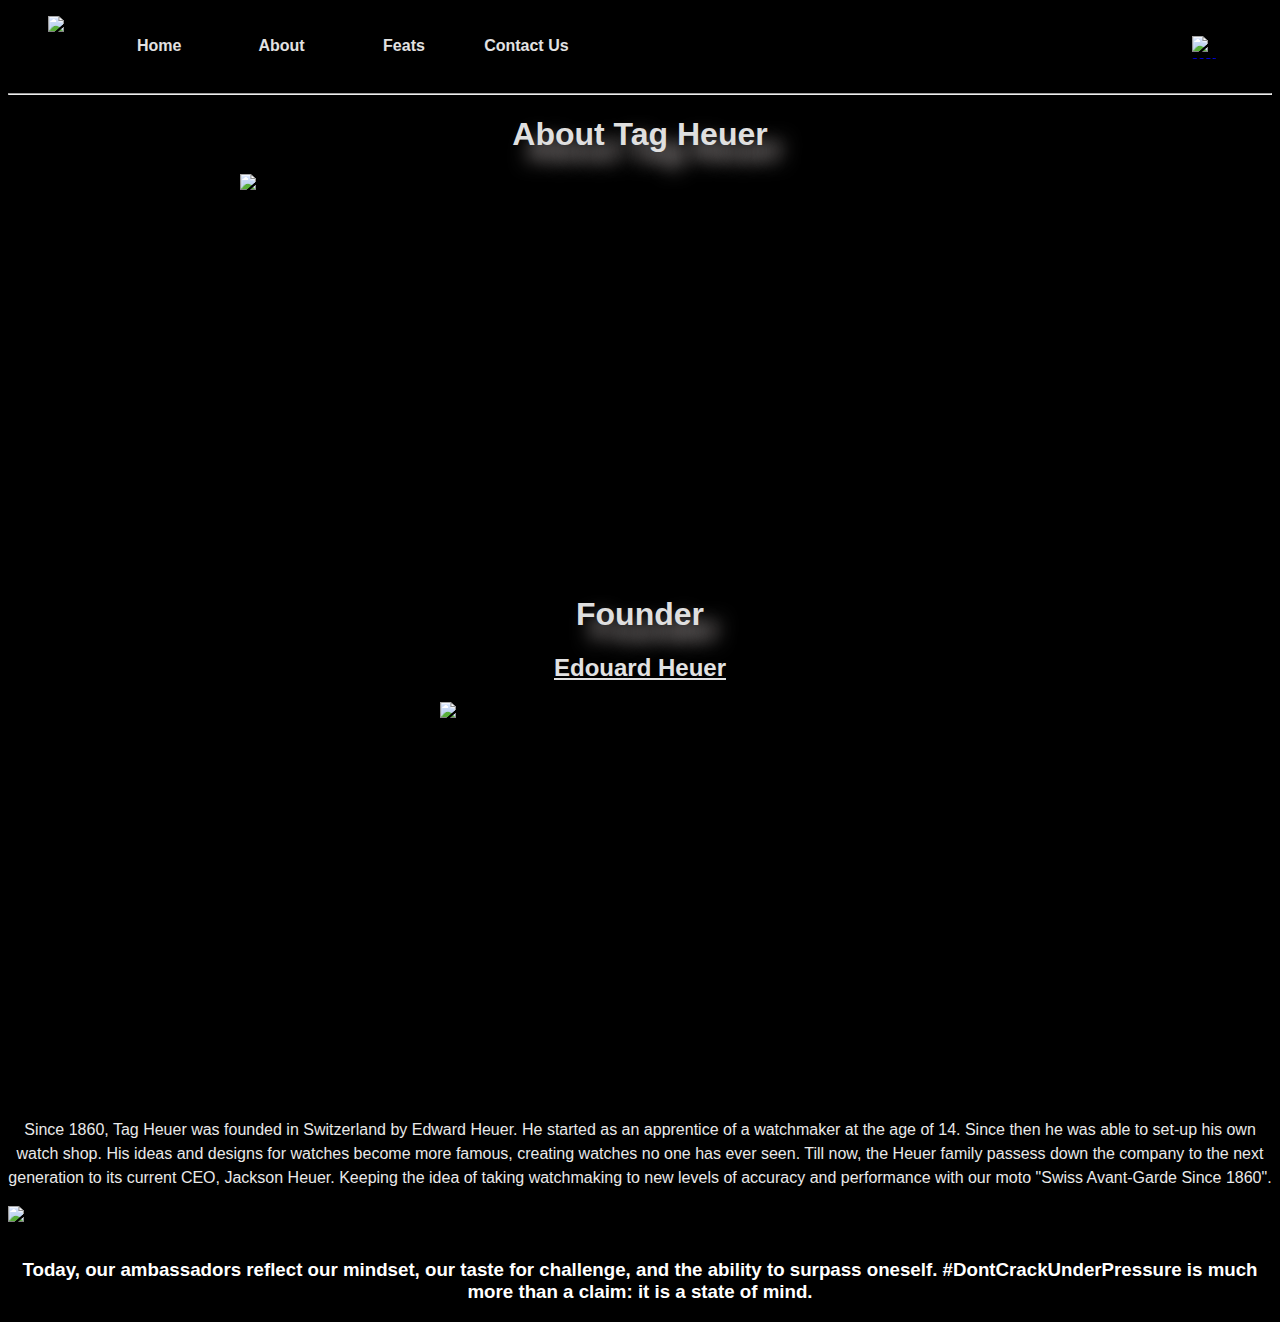
==== ID_10204647A_GohWeiChong_Assg1_website(About).html @ a90e6ccb "new Changes" ====
<!DOCTYPE html>
<html>

<head>
	<meta charset="utf-8">
	<meta name="viewport" content="width=device-width">
	<title>Tag Heuer</title>
	<link href="style.css" rel="stylesheet" type="text/css" />

</head>
<header class="blackbg">
	<ul class="menu">
		<li><img src="logo.jpg" alt="watch" width="50" height="50" class="logo_center"></li>
		<li class="flex-item"><a href="index.html" title="Home"><h4>Home</h4></a></li>
		<li class="flex-item"><a href="#" title="About Me"><h4>About</h4></a></li>
		<li class="flex-item"><a href="ID_10204647A_GohWeiChong_Assg1_website(Achievements).html" title="Achievements"><h4>Feats</h4></a></li>
		<li class="flex-item"><a href="ID_10204647A_GohWeiChong_Assg1_website(Contact).html" title="Contact"><h4>Contact Us</h4></a></li>
    </ul>
    <a href="ID_10204647A_GohWeiChong_Assg1_website(Search).html" title="search"><img src="search.jpg" alt="search" width="24" height="23" class="search_logo"></a>
    <hr>
    <h1>About Tag Heuer</h1>
    <img src="watch(about).jpg" alt="watch" width="800" height="400" class="watch_about">
</header>
<body class="blackbg">
    <article class="blackbg">
        <h1>Founder</h1>
        <h2 class="right1_about"><u>Edouard Heuer</u></h2>
        <img src="founder.jpg" alt="watch" width="400" height="400" class="founder">
        <p class="right2_about">Since 1860, Tag Heuer was founded in Switzerland by Edward Heuer. He started as an
            apprentice of a watchmaker at the age of 14. Since then he was able to set-up his own
            watch shop. His ideas and designs for watches become more famous, creating watches
            no one has ever seen. Till now, the Heuer family passess down the company to the next 
            generation to its current CEO, Jackson Heuer. Keeping the idea of taking watchmaking
            to new levels of accuracy and performance with our moto "Swiss Avant-Garde Since 1860".
        </p>
    </article>
    <article class="blackbg">
        <img src="pressure.jpg" alt="watch" width="1340" height="750" class="pressure_about">
        <p><h3 class="pr_about">Today, our ambassadors reflect our mindset, our taste for challenge, and the ability to surpass oneself.
            #DontCrackUnderPressure is much more than a claim: it is a state of mind.</h3></p>
    </article>
</body>


</html>
---- style.css ----
/*Top Menu*/
ul{list-style: none;}

.blackbg{
    background-color: black;
}

a {text-decoration:none;}

.menu2{
    display:flex;
    flex-direction:row;
    justify-content: space-around;
    align-items: center;
    flex-grow: 1;
    flex-shrink: 1;
    flex-basis: auto;
}
.menu{
    display:flex;
    flex-direction:row;
    flex-grow: 1;
    flex-shrink: 1;
    flex-basis: auto;
}
.flex-item{
    font-family: 'Mukta', sans-serif;
    background-color:rgb(0, 0, 0);
    text-align:center;
    width: 10%;
    transition: width 2s, height 2s, background 0.5s, transform 2s;
}
.flex-item:hover{
    background-color: #5f5100;
    width: 128px;
    height: 60px;
}
.logo_center{
    display: block;
    margin-left: auto;
    margin-right: auto;
}
.search_logo{
    position:absolute;
    top:4%;
    right:5%;
}

/*Home page*/

.right_home{
    text-align:right;
    float:right;
    width:50%;
}

.slogan{
    color:white;
    position: absolute;
    right:35%;
    left:35%;
    top:20%;
}

/*About page*/
.watch_about {
    display: block;
    margin-left: auto;
    margin-right: auto;
}
.founder{
    display: block;
    margin-left: auto;
    margin-right: auto;
}

.right1_about{
    text-align: center;
}
.right2_about{
    color:rgb(233, 233, 233);
    text-align: center;
    float: center;
    line-height: 1.5;
    font-family: 'Aref Ruqaa', serif;
    font-family: 'Work Sans', sans-serif;
}
.pr_about{
    text-align:center;
    float:left;
    color:white;
} 


/*Feats Page*/
.pda_logo{
    position: absolute;
    top:70%;
    right: 58%;
    border: 5px solid red;
}
.monaco_logo{
    position: absolute;
    top:73%;
    left:50%;
}
.bw_heading_ach{
    color:black;
    position: absolute;
    top:61%;
    left:45%;
}
.bw_pda{
    position: absolute;
    color: black;
    top: 110%;
    right: 20%;
    left:20%;
}
.bw_title_patrons{
    color:black;
    position: absolute;
    top:170%;
    right: 33.5%;
}
.bw_para_patrons{
    color:black;
    position: absolute;
    top:175%;
    left: 60%;
    right: 10%;
}
.white_ach{
    position: absolute;
    top:61%;
}
.leonardo_logo{
    position: absolute;
    top:170%;
    left:13%;
}
.chris_logo{
    position: absolute;
    top:155%;
    left:9%;
}

/*Contact Page*/
.youtube_logo{
    position: absolute;
    left: 52.5%;
    top: 79.5%
}
.facebook_logo{
    position: absolute;
    left: 61.5%;
    top: 78.5%
}
.linkedin_logo{
    position: absolute;
    left: 70.5%;
    top: 79%
}
.pinterest_logo{
    position: absolute;
    left: 25.5%;
    top: 80%
}
.twitter_logo{
    position: absolute;
    left: 35%;
    top: 80%
}
.insta_logo{
    position: absolute;
    left: 43%;
    top: 78.5%
}
.contact{
    position: absolute;
    top: 70%;
    left:46%;
}

/*Search Page*/
.t1_search{
    position: absolute;
    top:60%;
    left:11%;
    border:1px solid black;
}
.t2_search{
    position: absolute;
    top:60%;
    left:43%;
    border:1px solid black;
}
.t3_search{
    position: absolute;
    top:60%;
    left:75%;
    border:1px solid black;
}
.center1{
      float:left;
      width:100%;
}
.searchbar{
    position:absolute;
    top:32%;
    left:37%;
    width:20%;
}
.searchbutton{
    position:absolute;
    top:32%;
    left:58%;
}
.white_search{
    position: absolute;
    top:40%;
}
.bw_title_search{
    color:black;
    position: absolute;
    top: 40%;
    left:42%;
}
.bw_t1{
    color:black;
    position: absolute;
    top: 105%;
    left:12%;
    right:75%;
    
}
.bw_t2{
    color:black;
    position: absolute;
    top: 105%;
    left:45%;
    right:40%;
}
.bw_t3{
    color:black;
    position: absolute;
    top: 105%;
    left:77%;
    right:10%;
}

/*Others*/
.down_center{
    position: absolute;
    top:40%;
    left:42%;;
}
h1{
    color:rgb(223, 223, 223);
    font-family: 'Oswald', sans-serif;
    text-align: center;
    text-shadow: 15px 15px 20px rgb(204, 195, 195);
}
h2,h3,h4,h5{
    color: rgb(226, 226, 226);
    font-family: 'Oswald', sans-serif;
}

@media only screen and (max-width: 600px) {
    /* Heading menu*/
    .flex-item{
        font-family: 'Mukta', sans-serif;
        background-color:rgb(0, 0, 0);
        text-align:center;
        width: 15%;
        font-size:3vw;
        transition: width 2s, height 2s, background 0.5s, transform 2s;
    }
    .flex-item:hover{
        background-color: #5f5100;
        width: 50px;
        height: 60px;
    }
    

    /* Home page*/
    .watch_home{
        width:110%;
        height:110%;
    }

    .slogan{
        position: absolute;
        top:15%;
        left:10%;
        right:10%;
    }
    .right_home{
        text-align: left;
        float:left;
        font-size:5vw;
        width:100%;
    }
    iframe{
        width:100%;
        height:100%;
    }

    /*About page*/
    .watch_about{
        width:100%;
        height:30%;
    }
  
    .founder{
        
    }
    
    .right2_about{
        color:rgb(233, 233, 233);
        line-height: 1.5;
        float:center;
        text-align:left;
        width:100%;
        font-family: 'Aref Ruqaa', serif;
        font-family: 'Work Sans', sans-serif;
    }

    .pressure_about{
        position: absolute;
        top: 162%;
        width:97%;
        height: 40%;
    }    

    .pr_about{
        position: absolute;
        left: 3%;
        right: 60%;
        top: 170%;
        color:black;
        font-size:2vw;
    }

    /*Feats page*/
    .center_ach{
        position:absolute;
        width:0%;
    }
    .bw_heading_ach{
        color:black;
        position: absolute;
        top:19%;
        left:35%;
    }
    .bw_pda{
        position: absolute;
        color: black;
        top: 61%;
        right: 10%;
        left:10%;
    }
    .white_ach{
        position: absolute;
        top:18%;
        height:200%;
        width:96%;
    }
    .pda_logo{
        position: absolute;
        top:30%;
        right: 58%;
        border: 5px solid red;
        width:30%;
        height:30%;
    }
    .monaco_logo{
        position: absolute;
        top:30%;
        left:43%;
        width:50%;
        height:30%;
    }
    .leonardo_logo{
        position: absolute;
        top:140%;
        left:20%;
        width:75%;
    }
    .chris_logo{
        position: absolute;
        top:130%;
        left:5%;
        width:50%;
        height:40%;
    }
    .bw_title_patrons{
        color:black;
        position: absolute;
        top:120%;
        right: 40%;
    }
    .bw_para_patrons{
        color:black;
        position: absolute;
        top:180%;
        left: 10%;
        right: 10%;
    }

    /*Contact page*/
    .center{
        width:0%;
    }
    .contact{
        position: absolute;
        top: 15%;
        left:39%;
    }
    .menu2{
        display:flex;
        flex-direction:column;
        justify-content: center;
        align-items: center;
        flex-grow: 1;
        flex-shrink: 1;
        flex-basis: auto;
    }
    .menu2 > li{
        margin: 16px;
    }
    
    /*Search page*/
    .white_search{
        position: absolute;
        top:40%;
        width:96%;
        height:210%;
    }
    .searchbar{
        position:absolute;
        top:28%;
        left:22%;
        width:40%;
    }
    .searchbutton{
        position:absolute;
        top:28%;
        left:65%;
    }
    .bw_title_search{
        color:black;
        position: absolute;
        top: 40%;
        left:20%;
    }
    .t1_search{
        position: absolute;
        top:50%;
        left:29%;
        width:40%;
        height:30%;
        border:1px solid black;
    }
    .t2_search{
        position: absolute;
        top:95%;
        left:25%;
        border:1px solid black;
    }
    .t3_search{
        position: absolute;
        top:147%;
        left:25%;
        border:1px solid black;
    }
    .bw_t1{
        color:black;
        position: absolute;
        top: 78%;
        left:30%;
        right:25%;
    }
    .bw_t2{
        color:black;
        position: absolute;
        top: 128%;
        left:30%;
        right:25%;
    }
    .bw_t3{
        color:black;
        position: absolute;
        top: 180%;
        left:27%;
        right:25%;
    }
}
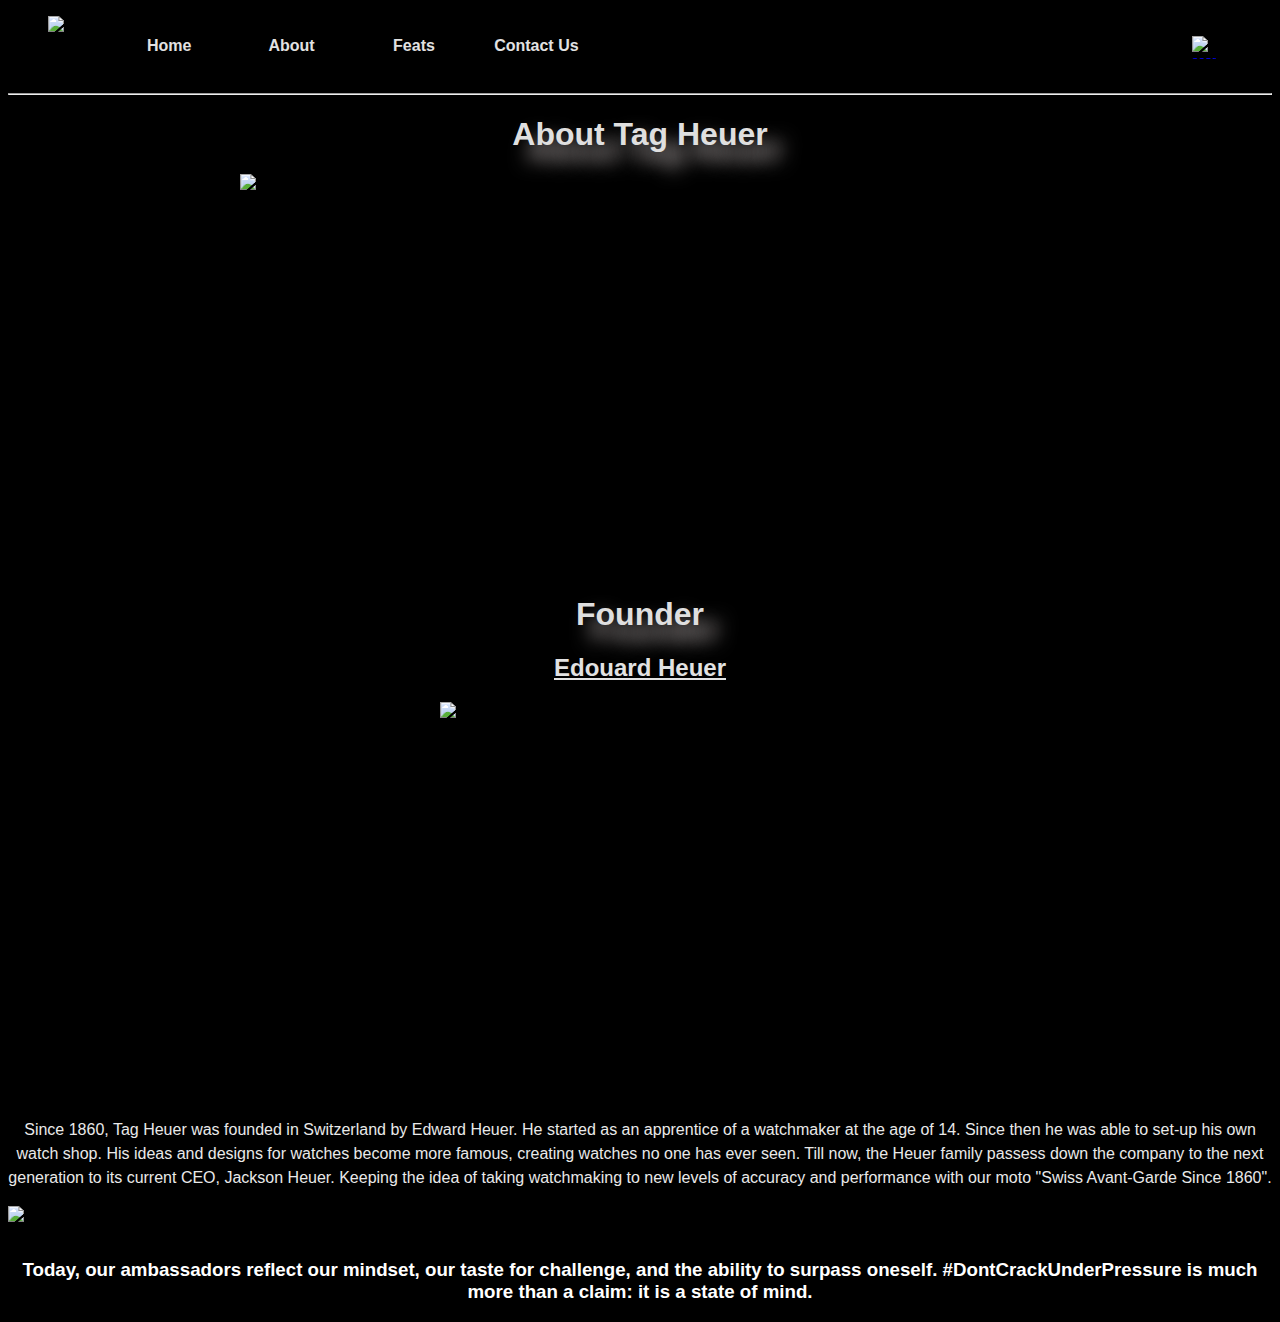
==== commit fe433501: "new" ====
--- a/ID_10204647A_GohWeiChong_Assg1_website(About).html
+++ b/ID_10204647A_GohWeiChong_Assg1_website(About).html
@@ -1,5 +1,5 @@
 <!DOCTYPE html>
-<html>
+<html lang="en">
 
 <head>
 	<meta charset="utf-8">
@@ -8,20 +8,20 @@
 	<link href="style.css" rel="stylesheet" type="text/css" />
 
 </head>
-<header class="blackbg">
-	<ul class="menu">
-		<li><img src="logo.jpg" alt="watch" width="50" height="50" class="logo_center"></li>
-		<li class="flex-item"><a href="index.html" title="Home"><h4>Home</h4></a></li>
-		<li class="flex-item"><a href="#" title="About Me"><h4>About</h4></a></li>
-		<li class="flex-item"><a href="ID_10204647A_GohWeiChong_Assg1_website(Achievements).html" title="Achievements"><h4>Feats</h4></a></li>
-		<li class="flex-item"><a href="ID_10204647A_GohWeiChong_Assg1_website(Contact).html" title="Contact"><h4>Contact Us</h4></a></li>
-    </ul>
-    <a href="ID_10204647A_GohWeiChong_Assg1_website(Search).html" title="search"><img src="search.jpg" alt="search" width="24" height="23" class="search_logo"></a>
-    <hr>
-    <h1>About Tag Heuer</h1>
-    <img src="watch(about).jpg" alt="watch" width="800" height="400" class="watch_about">
-</header>
 <body class="blackbg">
+    <header class="blackbg">
+        <ul class="menu">
+            <li><img src="logo.jpg" alt="watch" width="50" height="50" class="logo_center"></li>
+            <li class="flex-item"><a href="index.html" title="Home"><h4>Home</h4></a></li>
+            <li class="flex-item"><a href="#" title="About Me"><h4>About</h4></a></li>
+            <li class="flex-item"><a href="ID_10204647A_GohWeiChong_Assg1_website(Achievements).html" title="Achievements"><h4>Feats</h4></a></li>
+            <li class="flex-item"><a href="ID_10204647A_GohWeiChong_Assg1_website(Contact).html" title="Contact"><h4>Contact Us</h4></a></li>
+        </ul>
+        <a href="ID_10204647A_GohWeiChong_Assg1_website(Search).html" title="search"><img src="search.jpg" alt="search" width="24" height="23" class="search_logo"></a>
+        <hr>
+        <h1>About Tag Heuer</h1>
+        <img src="watch(about).jpg" alt="watch" width="800" height="400" class="watch_about">
+    </header>
     <article class="blackbg">
         <h1>Founder</h1>
         <h2 class="right1_about"><u>Edouard Heuer</u></h2>
--- a/style.css
+++ b/style.css
@@ -2,6 +2,9 @@
 ul{list-style: none;}
 
 .blackbg{
+    background-color: black;
+}
+.black{
     background-color: black;
 }
 
@@ -39,6 +42,8 @@
     display: block;
     margin-left: auto;
     margin-right: auto;
+    width:auto;
+    height:60px;
 }
 .search_logo{
     position:absolute;
@@ -47,7 +52,11 @@
 }
 
 /*Home page*/
-
+.watch_home{
+    width:auto;
+    width:100%;
+    height:auto;
+}
 .right_home{
     text-align:right;
     float:right;
@@ -68,6 +77,12 @@
     margin-left: auto;
     margin-right: auto;
 }
+.whiteblackbg{
+    background-color: black;
+    background-image: url('whitespace.jpg');
+    background-attachment: fixed;
+    background-size: cover;
+}
 .founder{
     display: block;
     margin-left: auto;
@@ -80,7 +95,6 @@
 .right2_about{
     color:rgb(233, 233, 233);
     text-align: center;
-    float: center;
     line-height: 1.5;
     font-family: 'Aref Ruqaa', serif;
     font-family: 'Work Sans', sans-serif;
@@ -167,19 +181,32 @@
     top: 80%
 }
 .twitter_logo{
-    position: absolute;
-    left: 35%;
-    top: 80%
+    display: block;
+    margin-left: auto;
+    margin-right: auto;
+    width:12%;
+    height:10%;
 }
 .insta_logo{
-    position: absolute;
-    left: 43%;
-    top: 78.5%
-}
-.contact{
-    position: absolute;
-    top: 70%;
-    left:46%;
+    display: block;
+    margin-left: auto;
+    margin-right: auto;
+    width:40%;
+    height:40%;
+}
+.center{
+    display: block;
+    margin-left: auto;
+    margin-right: auto;
+    width:100%;
+    height:auto;
+}
+.l_center{
+    display: block;
+    margin-left: auto;
+    margin-right: auto;
+    width:30%;
+    height:30%;
 }
 
 /*Search Page*/
@@ -285,7 +312,7 @@
 
     /* Home page*/
     .watch_home{
-        width:110%;
+        width:100%;
         height:110%;
     }
 
@@ -302,8 +329,8 @@
         width:100%;
     }
     iframe{
-        width:100%;
-        height:100%;
+        width:99%;
+        height:400px;;
     }
 
     /*About page*/
@@ -313,13 +340,12 @@
     }
   
     .founder{
-        
+        width:100%;
     }
     
     .right2_about{
         color:rgb(233, 233, 233);
         line-height: 1.5;
-        float:center;
         text-align:left;
         width:100%;
         font-family: 'Aref Ruqaa', serif;
@@ -328,7 +354,7 @@
 
     .pressure_about{
         position: absolute;
-        top: 162%;
+        top: 222%;
         width:97%;
         height: 40%;
     }    
@@ -337,7 +363,7 @@
         position: absolute;
         left: 3%;
         right: 60%;
-        top: 170%;
+        top: 230%;
         color:black;
         font-size:2vw;
     }
@@ -403,7 +429,7 @@
     .bw_para_patrons{
         color:black;
         position: absolute;
-        top:180%;
+        top:190%;
         left: 10%;
         right: 10%;
     }
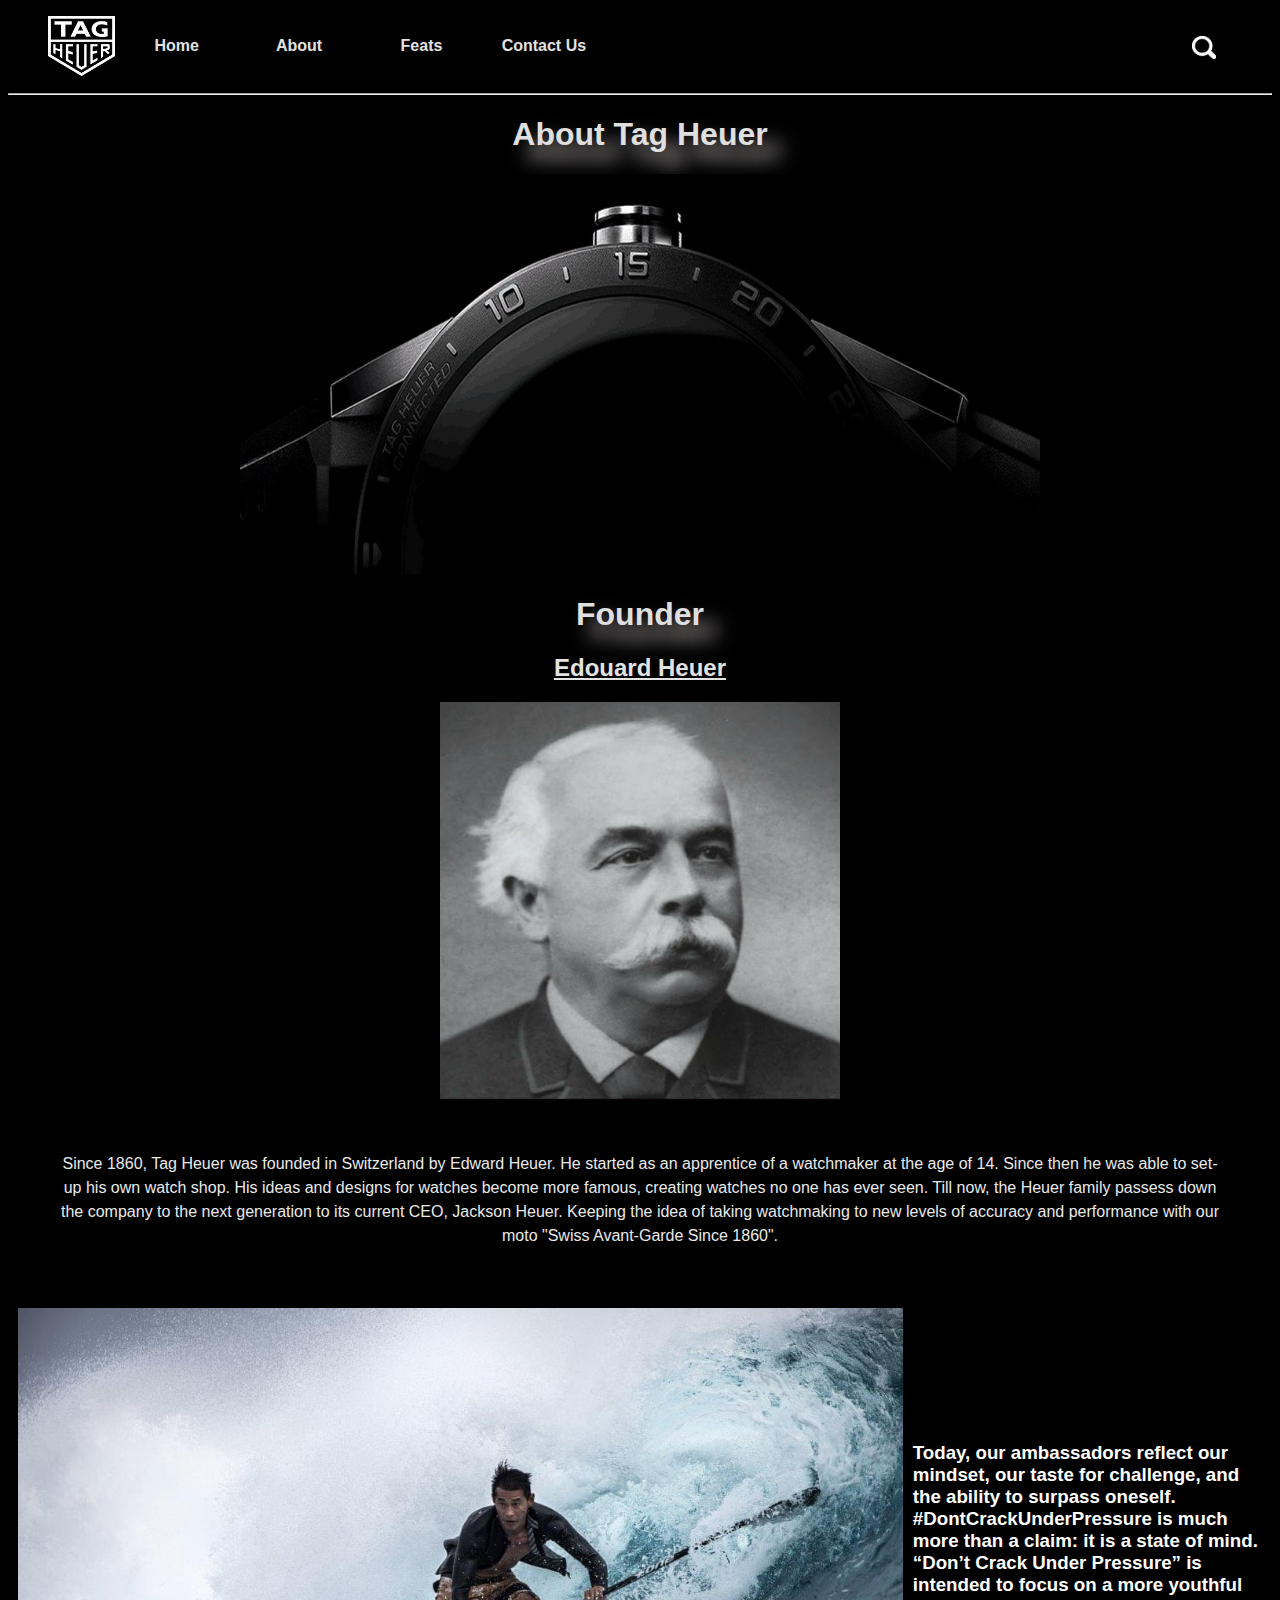
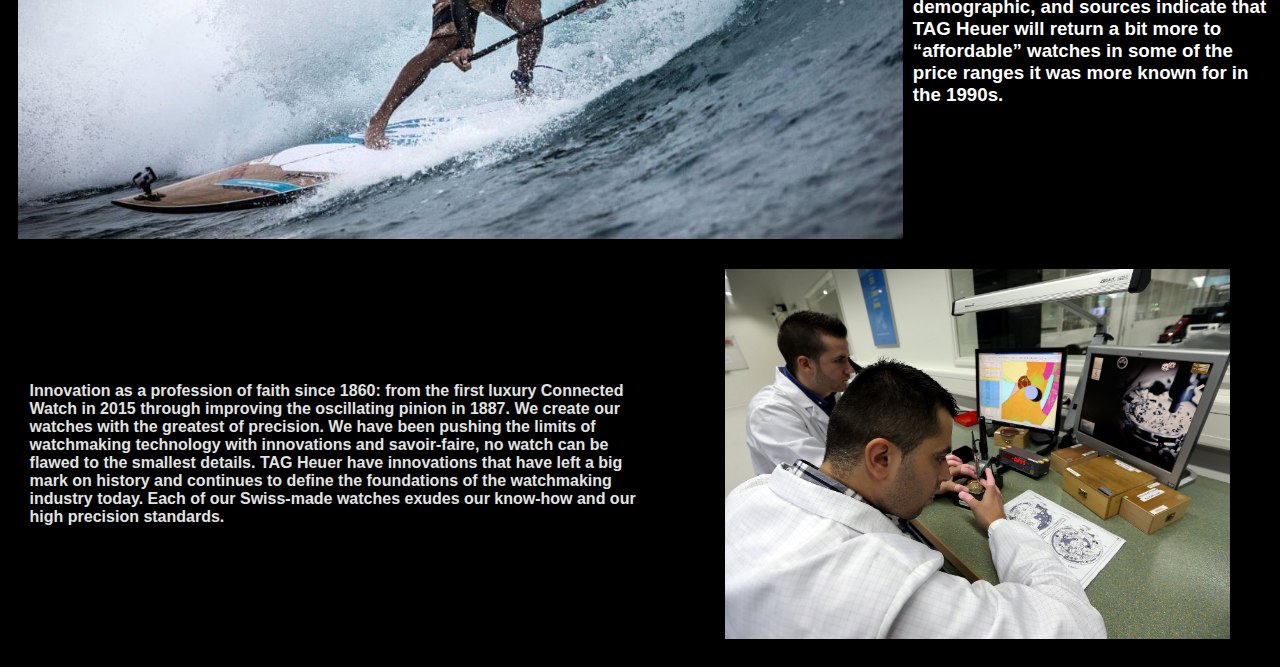
==== commit 71443a84: "new changes" ====
--- a/ID_10204647A_GohWeiChong_Assg1_website(About).html
+++ b/ID_10204647A_GohWeiChong_Assg1_website(About).html
@@ -11,21 +11,21 @@
 <body class="blackbg">
     <header class="blackbg">
         <ul class="menu">
-            <li><img src="logo.jpg" alt="watch" width="50" height="50" class="logo_center"></li>
+            <li><img src="images/logo.jpg" alt="watch" width="50" height="50" class="logo_center"></li>
             <li class="flex-item"><a href="index.html" title="Home"><h4>Home</h4></a></li>
             <li class="flex-item"><a href="#" title="About Me"><h4>About</h4></a></li>
             <li class="flex-item"><a href="ID_10204647A_GohWeiChong_Assg1_website(Achievements).html" title="Achievements"><h4>Feats</h4></a></li>
             <li class="flex-item"><a href="ID_10204647A_GohWeiChong_Assg1_website(Contact).html" title="Contact"><h4>Contact Us</h4></a></li>
         </ul>
-        <a href="ID_10204647A_GohWeiChong_Assg1_website(Search).html" title="search"><img src="search.jpg" alt="search" width="24" height="23" class="search_logo"></a>
+        <a href="ID_10204647A_GohWeiChong_Assg1_website(Search).html" title="search"><img src="images/search.jpg" alt="search" width="24" height="23" class="search_logo"></a>
         <hr>
         <h1>About Tag Heuer</h1>
-        <img src="watch(about).jpg" alt="watch" width="800" height="400" class="watch_about">
+        <img src="images/watch(about).jpg" alt="watch" width="800" height="400" class="watch_about">
     </header>
     <article class="blackbg">
         <h1>Founder</h1>
         <h2 class="right1_about"><u>Edouard Heuer</u></h2>
-        <img src="founder.jpg" alt="watch" width="400" height="400" class="founder">
+        <img src="images/founder.jpg" alt="watch" width="400" height="400" class="founder">
         <p class="right2_about">Since 1860, Tag Heuer was founded in Switzerland by Edward Heuer. He started as an
             apprentice of a watchmaker at the age of 14. Since then he was able to set-up his own
             watch shop. His ideas and designs for watches become more famous, creating watches
@@ -34,11 +34,22 @@
             to new levels of accuracy and performance with our moto "Swiss Avant-Garde Since 1860".
         </p>
     </article>
-    <article class="blackbg">
-        <img src="pressure.jpg" alt="watch" width="1340" height="750" class="pressure_about">
-        <p><h3 class="pr_about">Today, our ambassadors reflect our mindset, our taste for challenge, and the ability to surpass oneself.
-            #DontCrackUnderPressure is much more than a claim: it is a state of mind.</h3></p>
+    <article class="pressue_container">
+        <img src="images/pressure.jpg" alt="watch" width="840" height="550" class="pressure_about">
+        <h3 class="pr_about">Today, our ambassadors reflect our mindset, our taste for challenge, and the ability to surpass oneself.
+            #DontCrackUnderPressure is much more than a claim: it is a state of mind. “Don’t Crack Under Pressure” is intended to focus 
+            on a more youthful demographic, and sources indicate that TAG Heuer will return a bit more to “affordable” watches in some of the price ranges it was more known for in the 1990s.</h3>
     </article>
+    <div class="precision_container">
+        <img src="images/precision.jpg" alt="watch" width="800" height="400" class="precision_logo">
+        <h4 class="precision_para">Innovation as a profession of faith since 1860: from the first luxury Connected Watch in 2015 
+            through improving the oscillating pinion in 1887. We create our watches with the greatest of precision.
+            We have been pushing the limits of watchmaking technology with innovations and savoir-faire, no 
+            watch can be flawed to the smallest details.
+                TAG Heuer have innovations that have left a big mark on history and continues to define the 
+                foundations of the watchmaking industry today. Each of our Swiss-made watches exudes our know-how 
+                and our high precision standards.</h4>
+    </div>
 </body>
 
 
--- a/style.css
+++ b/style.css
@@ -4,9 +4,7 @@
 .blackbg{
     background-color: black;
 }
-.black{
-    background-color: black;
-}
+
 
 a {text-decoration:none;}
 
@@ -27,7 +25,6 @@
     flex-basis: auto;
 }
 .flex-item{
-    font-family: 'Mukta', sans-serif;
     background-color:rgb(0, 0, 0);
     text-align:center;
     width: 10%;
@@ -58,9 +55,10 @@
     height:auto;
 }
 .right_home{
-    text-align:right;
-    float:right;
+    text-align:left;
+    float:left;
     width:50%;
+    line-height: 1.5;
 }
 
 .slogan{
@@ -69,6 +67,11 @@
     right:35%;
     left:35%;
     top:20%;
+}
+.home_flex{
+    display:flex;
+    flex-direction: row;
+    align-items: center;
 }
 
 /*About page*/
@@ -81,12 +84,22 @@
     background-color: black;
     background-image: url('whitespace.jpg');
     background-attachment: fixed;
-    background-size: cover;
+    background-size: 0% 100%;
+    background-repeat: no-repeat;
+}
+.precision_para{
+    width:50%;
 }
 .founder{
     display: block;
     margin-left: auto;
     margin-right: auto;
+}
+.precision_container{
+    display:flex;
+    flex-direction: row-reverse;
+    align-items: center;
+    justify-content: space-around;
 }
 
 .right1_about{
@@ -98,15 +111,41 @@
     line-height: 1.5;
     font-family: 'Aref Ruqaa', serif;
     font-family: 'Work Sans', sans-serif;
+    margin:50px;
 }
 .pr_about{
-    text-align:center;
-    float:left;
+    width:70%;;
+    height:auto;
     color:white;
 } 
+.pressure_about{
+    display: block;
+    margin-left: auto;
+    margin-right: auto;
+    width:70%;;
+    height:auto;
+    margin:10px;
+}    
+.pressue_container{
+    display:flex;
+    flex-direction: row;
+    align-items: center;
+}
+.precision_logo{
+    display: block;
+    margin-left: auto;
+    margin-right: auto;
+    width:40%;;
+    height:auto;
+    margin:20px;
+}
 
 
 /*Feats Page*/
+.center_ach{
+    width:100%;
+    height:auto;
+}
 .pda_logo{
     position: absolute;
     top:70%;
@@ -151,24 +190,28 @@
 .leonardo_logo{
     position: absolute;
     top:170%;
-    left:13%;
+    left:7%;
 }
 .chris_logo{
     position: absolute;
     top:155%;
-    left:9%;
+    left:2%;
 }
 
 /*Contact Page*/
 .youtube_logo{
-    position: absolute;
-    left: 52.5%;
-    top: 79.5%
+    display: block;
+    margin-left: auto;
+    margin-right: auto;
+    width:55px;
+    height:auto;
 }
 .facebook_logo{
-    position: absolute;
-    left: 61.5%;
-    top: 78.5%
+    display: block;
+    margin-left: auto;
+    margin-right: auto;
+    width:60px;
+    height:auto;
 }
 .linkedin_logo{
     position: absolute;
@@ -184,15 +227,15 @@
     display: block;
     margin-left: auto;
     margin-right: auto;
-    width:12%;
-    height:10%;
+    width:40px;
+    height:auto;
 }
 .insta_logo{
     display: block;
     margin-left: auto;
     margin-right: auto;
     width:40%;
-    height:40%;
+    height:auto;
 }
 .center{
     display: block;
@@ -205,8 +248,11 @@
     display: block;
     margin-left: auto;
     margin-right: auto;
-    width:30%;
-    height:30%;
+    width:20%;
+    height:auto;
+}
+.menu2 > li{
+    width:90%;
 }
 
 /*Search Page*/
@@ -290,7 +336,7 @@
 }
 h2,h3,h4,h5{
     color: rgb(226, 226, 226);
-    font-family: 'Oswald', sans-serif;
+    font-family: 'Questrial', sans-serif;
 }
 
 @media only screen and (max-width: 600px) {
@@ -332,43 +378,53 @@
         width:99%;
         height:400px;;
     }
+    .home_flex{
+        display:flex;
+        flex-direction: column;
+    }
 
     /*About page*/
     .watch_about{
         width:100%;
         height:30%;
     }
+    .precision_container{
+        display:flex;
+        flex-direction: column;
+        align-items: center;
+        justify-content: space-around;
+    }
+    .precision_logo{
+        width:60%;
+    }
+    .precision_para{
+        width:100%;
+    }
   
     .founder{
         width:100%;
+        height:auto;
     }
     
     .right2_about{
         color:rgb(233, 233, 233);
         line-height: 1.5;
         text-align:left;
-        width:100%;
         font-family: 'Aref Ruqaa', serif;
         font-family: 'Work Sans', sans-serif;
     }
 
     .pressure_about{
-        position: absolute;
-        top: 222%;
-        width:97%;
-        height: 40%;
+        width:100%;
+        margin:10px;
     }    
 
-    .pr_about{
-        position: absolute;
-        left: 3%;
-        right: 60%;
-        top: 230%;
-        color:black;
-        font-size:2vw;
-    }
-
-    /*Feats page*/
+    .pressue_container{
+        display:flex;
+        flex-direction: column;
+        align-items: center;
+    }
+    /*Feats  page*/
     .center_ach{
         position:absolute;
         width:0%;
@@ -389,7 +445,7 @@
     .white_ach{
         position: absolute;
         top:18%;
-        height:200%;
+        height:210%;
         width:96%;
     }
     .pda_logo{
@@ -455,6 +511,20 @@
     .menu2 > li{
         margin: 16px;
     }
+    .insta_logo{
+        display: block;
+        margin-left: auto;
+        margin-right: auto;
+        width:30%;
+        height:auto;
+    }
+    .l_center{
+        display: block;
+        margin-left: auto;
+        margin-right: auto;
+        width:12%;
+        height:auto;
+    }
     
     /*Search page*/
     .white_search{
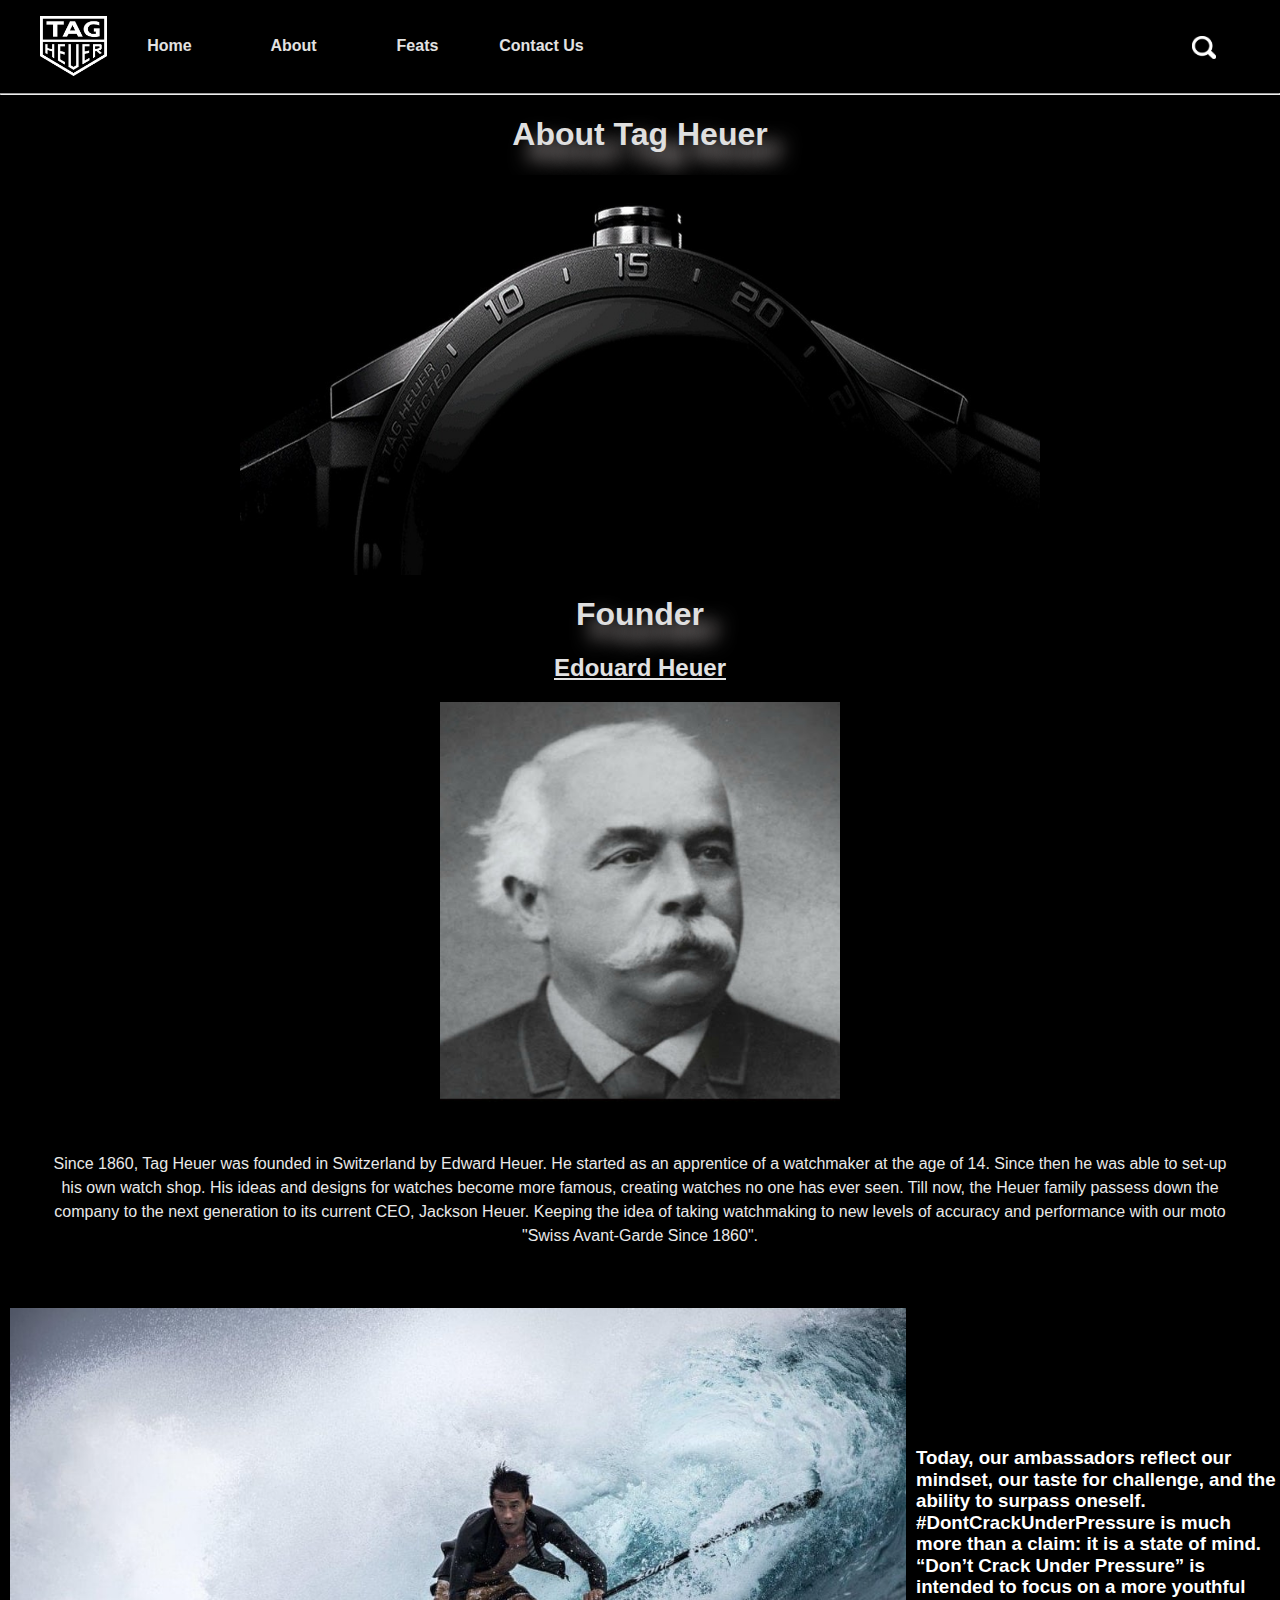
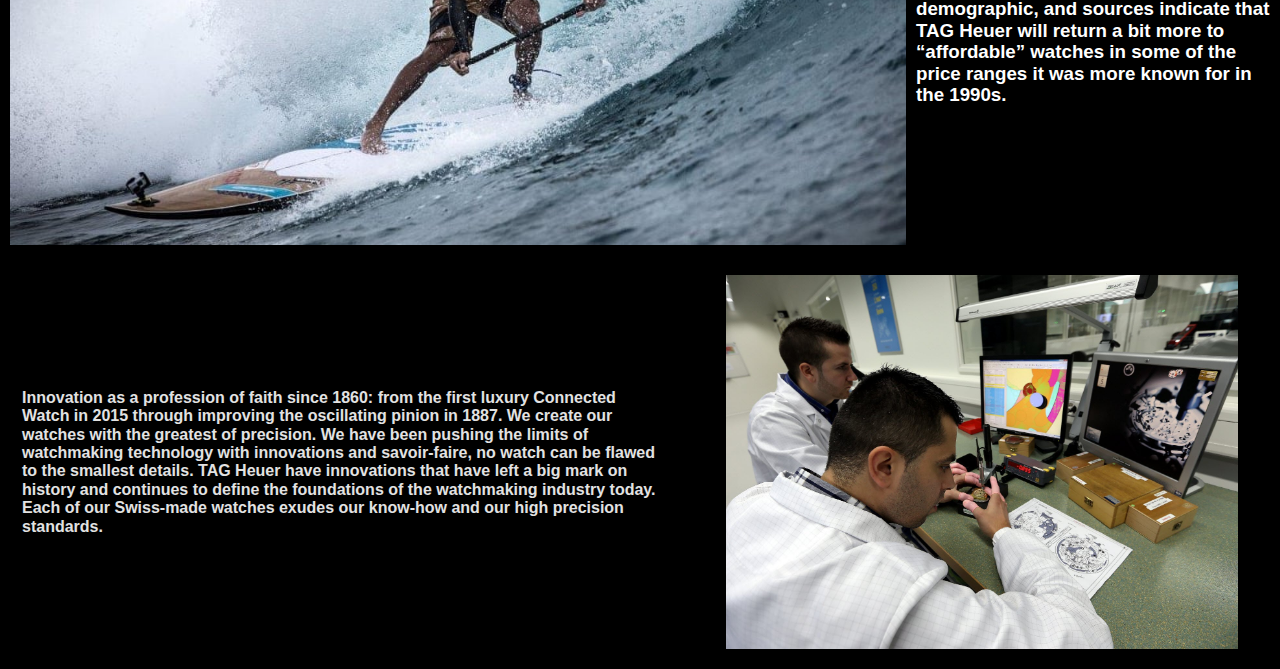
==== commit bb896cc7: "Website for tag Heuer" ====
--- a/ID_10204647A_GohWeiChong_Assg1_website(About).html
+++ b/ID_10204647A_GohWeiChong_Assg1_website(About).html
@@ -4,8 +4,9 @@
 <head>
 	<meta charset="utf-8">
 	<meta name="viewport" content="width=device-width">
-	<title>Tag Heuer</title>
-	<link href="style.css" rel="stylesheet" type="text/css" />
+    <title>Tag Heuer</title>
+    <link href="style/normalize.css" rel="stylesheet" type="text/css" />
+	<link href="style/style.css" rel="stylesheet" type="text/css" />
 
 </head>
 <body class="blackbg">
--- a/style/style.css
+++ b/style/style.css
@@ -0,0 +1,594 @@
+/*Top Menu*/
+ul{list-style: none;}
+
+.blackbg{
+    background-color: black;
+}
+
+
+a {text-decoration:none;}
+
+.menu2{
+    display:flex;
+    flex-direction:row;
+    justify-content: space-around;
+    align-items: center;
+    flex-grow: 1;
+    flex-shrink: 1;
+    flex-basis: auto;
+}
+.menu{
+    display:flex;
+    flex-direction:row;
+    flex-grow: 1;
+    flex-shrink: 1;
+    flex-basis: auto;
+}
+.flex-item{
+    background-color:rgb(0, 0, 0);
+    text-align:center;
+    width: 10%;
+    transition: width 2s, height 2s, background 0.5s, transform 2s;
+}
+.flex-item:hover{
+    background-color: #5f5100;
+    width: 128px;
+    height: 60px;
+}
+.logo_center{
+    display: block;
+    margin-left: auto;
+    margin-right: auto;
+    width:auto;
+    height:60px;
+}
+.search_logo{
+    position:absolute;
+    top:4%;
+    right:5%;
+}
+
+/*Home page*/
+.watch_home{
+    width:auto;
+    width:100%;
+    height:auto;
+}
+.right_home{
+    text-align:left;
+    float:left;
+    width:50%;
+    line-height: 1.5;
+}
+
+.slogan{
+    color:white;
+    position: absolute;
+    right:35%;
+    left:35%;
+    top:20%;
+}
+.home_flex{
+    display:flex;
+    flex-direction: row;
+    align-items: center;
+}
+
+/*About page*/
+.watch_about {
+    display: block;
+    margin-left: auto;
+    margin-right: auto;
+}
+.whiteblackbg{
+    background-color: black;
+    background-image: url('whitespace.jpg');
+    background-attachment: fixed;
+    background-size: 0% 100%;
+    background-repeat: no-repeat;
+}
+.precision_para{
+    width:50%;
+}
+.founder{
+    display: block;
+    margin-left: auto;
+    margin-right: auto;
+}
+.precision_container{
+    display:flex;
+    flex-direction: row-reverse;
+    align-items: center;
+    justify-content: space-around;
+}
+
+.right1_about{
+    text-align: center;
+}
+.right2_about{
+    color:rgb(233, 233, 233);
+    text-align: center;
+    line-height: 1.5;
+    font-family: 'Aref Ruqaa', serif;
+    font-family: 'Work Sans', sans-serif;
+    margin:50px;
+}
+.pr_about{
+    width:70%;;
+    height:auto;
+    color:white;
+} 
+.pressure_about{
+    display: block;
+    margin-left: auto;
+    margin-right: auto;
+    width:70%;;
+    height:auto;
+    margin:10px;
+}    
+.pressue_container{
+    display:flex;
+    flex-direction: row;
+    align-items: center;
+}
+.precision_logo{
+    display: block;
+    margin-left: auto;
+    margin-right: auto;
+    width:40%;;
+    height:auto;
+    margin:20px;
+}
+
+
+/*Feats Page*/
+.center_ach{
+    width:100%;
+    height:auto;
+}
+.pda_logo{
+    position: absolute;
+    top:70%;
+    right: 58%;
+    border: 5px solid red;
+}
+.monaco_logo{
+    position: absolute;
+    top:73%;
+    left:50%;
+}
+.bw_heading_ach{
+    color:black;
+    position: absolute;
+    top:61%;
+    left:45%;
+}
+.bw_pda{
+    position: absolute;
+    color: black;
+    top: 110%;
+    right: 20%;
+    left:20%;
+}
+.bw_title_patrons{
+    color:black;
+    position: absolute;
+    top:170%;
+    right: 33.5%;
+}
+.bw_para_patrons{
+    color:black;
+    position: absolute;
+    top:175%;
+    left: 60%;
+    right: 10%;
+}
+.white_ach{
+    position: absolute;
+    top:61%;
+}
+.leonardo_logo{
+    position: absolute;
+    top:170%;
+    left:7%;
+}
+.chris_logo{
+    position: absolute;
+    top:155%;
+    left:2%;
+}
+
+/*Contact Page*/
+.youtube_logo{
+    display: block;
+    margin-left: auto;
+    margin-right: auto;
+    width:55px;
+    height:auto;
+}
+.facebook_logo{
+    display: block;
+    margin-left: auto;
+    margin-right: auto;
+    width:60px;
+    height:auto;
+}
+.linkedin_logo{
+    position: absolute;
+    left: 70.5%;
+    top: 79%
+}
+.pinterest_logo{
+    position: absolute;
+    left: 25.5%;
+    top: 80%
+}
+.twitter_logo{
+    display: block;
+    margin-left: auto;
+    margin-right: auto;
+    width:40px;
+    height:auto;
+}
+.insta_logo{
+    display: block;
+    margin-left: auto;
+    margin-right: auto;
+    width:40%;
+    height:auto;
+}
+.center{
+    display: block;
+    margin-left: auto;
+    margin-right: auto;
+    width:100%;
+    height:auto;
+}
+.l_center{
+    display: block;
+    margin-left: auto;
+    margin-right: auto;
+    width:20%;
+    height:auto;
+}
+.menu2 > li{
+    width:90%;
+}
+
+/*Search Page*/
+.t1_search{
+    position: absolute;
+    top:60%;
+    left:11%;
+    border:1px solid black;
+}
+.t2_search{
+    position: absolute;
+    top:60%;
+    left:43%;
+    border:1px solid black;
+}
+.t3_search{
+    position: absolute;
+    top:60%;
+    left:75%;
+    border:1px solid black;
+}
+.center1{
+      float:left;
+      width:100%;
+}
+.searchbar{
+    position:absolute;
+    top:32%;
+    left:37%;
+    width:20%;
+}
+.searchbutton{
+    position:absolute;
+    top:32%;
+    left:58%;
+}
+.white_search{
+    position: absolute;
+    top:40%;
+}
+.bw_title_search{
+    color:black;
+    position: absolute;
+    top: 40%;
+    left:42%;
+}
+.bw_t1{
+    color:black;
+    position: absolute;
+    top: 105%;
+    left:12%;
+    right:75%;
+    
+}
+.bw_t2{
+    color:black;
+    position: absolute;
+    top: 105%;
+    left:45%;
+    right:40%;
+}
+.bw_t3{
+    color:black;
+    position: absolute;
+    top: 105%;
+    left:77%;
+    right:10%;
+}
+
+/*Others*/
+.down_center{
+    position: absolute;
+    top:40%;
+    left:42%;;
+}
+h1{
+    color:rgb(223, 223, 223);
+    font-family: 'Oswald', sans-serif;
+    text-align: center;
+    text-shadow: 15px 15px 20px rgb(204, 195, 195);
+}
+h2,h3,h4,h5{
+    color: rgb(226, 226, 226);
+    font-family: 'Questrial', sans-serif;
+}
+
+@media only screen and (max-width: 600px) {
+    /* Heading menu*/
+    .flex-item{
+        font-family: 'Mukta', sans-serif;
+        background-color:rgb(0, 0, 0);
+        text-align:center;
+        width: 15%;
+        font-size:3vw;
+        transition: width 2s, height 2s, background 0.5s, transform 2s;
+    }
+    .flex-item:hover{
+        background-color: #5f5100;
+        width: 50px;
+        height: 60px;
+    }
+    
+
+    /* Home page*/
+    .watch_home{
+        width:100%;
+        height:110%;
+    }
+
+    .slogan{
+        position: absolute;
+        top:15%;
+        left:10%;
+        right:10%;
+    }
+    .right_home{
+        text-align: left;
+        float:left;
+        font-size:5vw;
+        width:100%;
+    }
+    iframe{
+        width:99%;
+        height:400px;;
+    }
+    .home_flex{
+        display:flex;
+        flex-direction: column;
+    }
+
+    /*About page*/
+    .watch_about{
+        width:100%;
+        height:30%;
+    }
+    .precision_container{
+        display:flex;
+        flex-direction: column;
+        align-items: center;
+        justify-content: space-around;
+    }
+    .precision_logo{
+        width:60%;
+    }
+    .precision_para{
+        width:100%;
+    }
+  
+    .founder{
+        width:100%;
+        height:auto;
+    }
+    
+    .right2_about{
+        color:rgb(233, 233, 233);
+        line-height: 1.5;
+        text-align:left;
+        font-family: 'Aref Ruqaa', serif;
+        font-family: 'Work Sans', sans-serif;
+    }
+
+    .pressure_about{
+        width:100%;
+        margin:10px;
+    }    
+
+    .pressue_container{
+        display:flex;
+        flex-direction: column;
+        align-items: center;
+    }
+    /*Feats  page*/
+    .center_ach{
+        position:absolute;
+        width:0%;
+    }
+    .bw_heading_ach{
+        color:black;
+        position: absolute;
+        top:19%;
+        left:35%;
+    }
+    .bw_pda{
+        position: absolute;
+        color: black;
+        top: 61%;
+        right: 10%;
+        left:10%;
+    }
+    .white_ach{
+        position: absolute;
+        top:18%;
+        height:210%;
+        width:96%;
+    }
+    .pda_logo{
+        position: absolute;
+        top:30%;
+        right: 58%;
+        border: 5px solid red;
+        width:30%;
+        height:30%;
+    }
+    .monaco_logo{
+        position: absolute;
+        top:30%;
+        left:43%;
+        width:50%;
+        height:30%;
+    }
+    .leonardo_logo{
+        position: absolute;
+        top:140%;
+        left:20%;
+        width:75%;
+    }
+    .chris_logo{
+        position: absolute;
+        top:130%;
+        left:5%;
+        width:50%;
+        height:40%;
+    }
+    .bw_title_patrons{
+        color:black;
+        position: absolute;
+        top:120%;
+        right: 40%;
+    }
+    .bw_para_patrons{
+        color:black;
+        position: absolute;
+        top:190%;
+        left: 10%;
+        right: 10%;
+    }
+
+    /*Contact page*/
+    .center{
+        width:0%;
+    }
+    .contact{
+        position: absolute;
+        top: 15%;
+        left:39%;
+    }
+    .menu2{
+        display:flex;
+        flex-direction:column;
+        justify-content: center;
+        align-items: center;
+        flex-grow: 1;
+        flex-shrink: 1;
+        flex-basis: auto;
+    }
+    .menu2 > li{
+        margin: 16px;
+    }
+    .insta_logo{
+        display: block;
+        margin-left: auto;
+        margin-right: auto;
+        width:30%;
+        height:auto;
+    }
+    .l_center{
+        display: block;
+        margin-left: auto;
+        margin-right: auto;
+        width:12%;
+        height:auto;
+    }
+    
+    /*Search page*/
+    .white_search{
+        position: absolute;
+        top:40%;
+        width:96%;
+        height:210%;
+    }
+    .searchbar{
+        position:absolute;
+        top:28%;
+        left:22%;
+        width:40%;
+    }
+    .searchbutton{
+        position:absolute;
+        top:28%;
+        left:65%;
+    }
+    .bw_title_search{
+        color:black;
+        position: absolute;
+        top: 40%;
+        left:20%;
+    }
+    .t1_search{
+        position: absolute;
+        top:50%;
+        left:29%;
+        width:40%;
+        height:30%;
+        border:1px solid black;
+    }
+    .t2_search{
+        position: absolute;
+        top:95%;
+        left:25%;
+        border:1px solid black;
+    }
+    .t3_search{
+        position: absolute;
+        top:147%;
+        left:25%;
+        border:1px solid black;
+    }
+    .bw_t1{
+        color:black;
+        position: absolute;
+        top: 78%;
+        left:30%;
+        right:25%;
+    }
+    .bw_t2{
+        color:black;
+        position: absolute;
+        top: 128%;
+        left:30%;
+        right:25%;
+    }
+    .bw_t3{
+        color:black;
+        position: absolute;
+        top: 180%;
+        left:27%;
+        right:25%;
+    }
+}
